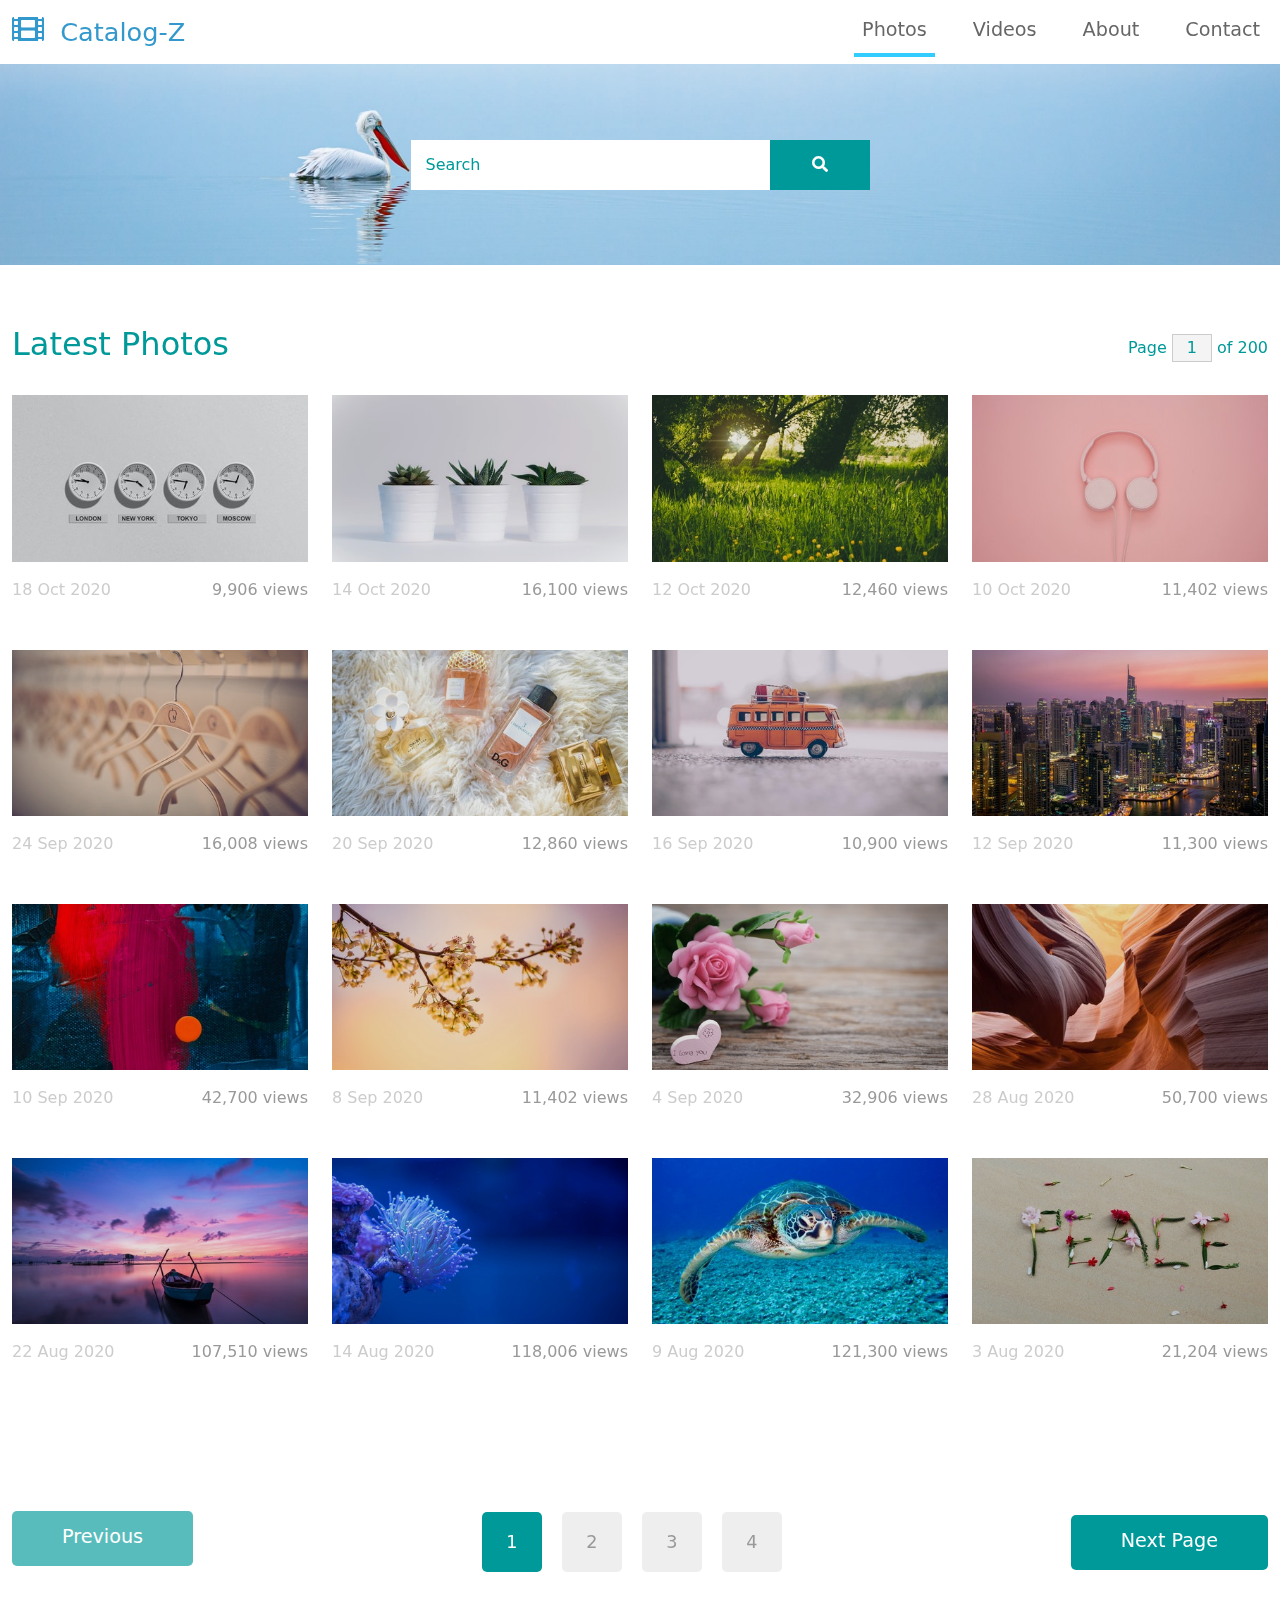
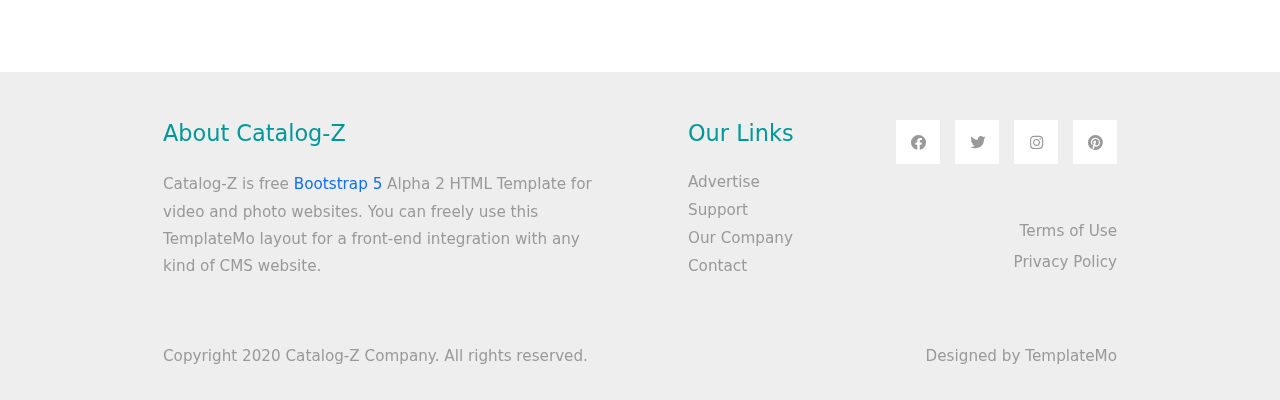
==== templatemo_556_catalog_z/index.html @ 0f0f0df7 "Site baixado" ====
<!DOCTYPE html>
<html lang="en">
<head>
    <meta charset="UTF-8">
    <meta name="viewport" content="width=device-width, initial-scale=1.0">
    <title>Catalog-Z Bootstrap 5.0 HTML Template</title>
    <link rel="stylesheet" href="css/bootstrap.min.css">
    <link rel="stylesheet" href="fontawesome/css/all.min.css">
    <link rel="stylesheet" href="css/templatemo-style.css">
<!--
    
TemplateMo 556 Catalog-Z

https://templatemo.com/tm-556-catalog-z

-->
</head>
<body>
    <!-- Page Loader -->
    <div id="loader-wrapper">
        <div id="loader"></div>

        <div class="loader-section section-left"></div>
        <div class="loader-section section-right"></div>

    </div>
    <nav class="navbar navbar-expand-lg">
        <div class="container-fluid">
            <a class="navbar-brand" href="#">
                <i class="fas fa-film mr-2"></i>
                Catalog-Z
            </a>
            <button class="navbar-toggler" type="button" data-toggle="collapse" data-target="#navbarSupportedContent" aria-controls="navbarSupportedContent" aria-expanded="false" aria-label="Toggle navigation">
                <i class="fas fa-bars"></i>
            </button>
            <div class="collapse navbar-collapse" id="navbarSupportedContent">
            <ul class="navbar-nav ml-auto mb-2 mb-lg-0">
                <li class="nav-item">
                    <a class="nav-link nav-link-1 active" aria-current="page" href="index.html">Photos</a>
                </li>
                <li class="nav-item">
                    <a class="nav-link nav-link-2" href="videos.html">Videos</a>
                </li>
                <li class="nav-item">
                    <a class="nav-link nav-link-3" href="about.html">About</a>
                </li>
                <li class="nav-item">
                    <a class="nav-link nav-link-4" href="contact.html">Contact</a>
                </li>
            </ul>
            </div>
        </div>
    </nav>

    <div class="tm-hero d-flex justify-content-center align-items-center" data-parallax="scroll" data-image-src="img/hero.jpg">
        <form class="d-flex tm-search-form">
            <input class="form-control tm-search-input" type="search" placeholder="Search" aria-label="Search">
            <button class="btn btn-outline-success tm-search-btn" type="submit">
                <i class="fas fa-search"></i>
            </button>
        </form>
    </div>

    <div class="container-fluid tm-container-content tm-mt-60">
        <div class="row mb-4">
            <h2 class="col-6 tm-text-primary">
                Latest Photos
            </h2>
            <div class="col-6 d-flex justify-content-end align-items-center">
                <form action="" class="tm-text-primary">
                    Page <input type="text" value="1" size="1" class="tm-input-paging tm-text-primary"> of 200
                </form>
            </div>
        </div>
        <div class="row tm-mb-90 tm-gallery">
        	<div class="col-xl-3 col-lg-4 col-md-6 col-sm-6 col-12 mb-5">
                <figure class="effect-ming tm-video-item">
                    <img src="img/img-03.jpg" alt="Image" class="img-fluid">
                    <figcaption class="d-flex align-items-center justify-content-center">
                        <h2>Clocks</h2>
                        <a href="photo-detail.html">View more</a>
                    </figcaption>                    
                </figure>
                <div class="d-flex justify-content-between tm-text-gray">
                    <span class="tm-text-gray-light">18 Oct 2020</span>
                    <span>9,906 views</span>
                </div>
            </div>
            <div class="col-xl-3 col-lg-4 col-md-6 col-sm-6 col-12 mb-5">
                <figure class="effect-ming tm-video-item">
                    <img src="img/img-04.jpg" alt="Image" class="img-fluid">
                    <figcaption class="d-flex align-items-center justify-content-center">
                        <h2>Plants</h2>
                        <a href="photo-detail.html">View more</a>
                    </figcaption>                    
                </figure>
                <div class="d-flex justify-content-between tm-text-gray">
                    <span class="tm-text-gray-light">14 Oct 2020</span>
                    <span>16,100 views</span>
                </div>
            </div>
            <div class="col-xl-3 col-lg-4 col-md-6 col-sm-6 col-12 mb-5">
                <figure class="effect-ming tm-video-item">
                    <img src="img/img-05.jpg" alt="Image" class="img-fluid">
                    <figcaption class="d-flex align-items-center justify-content-center">
                        <h2>Morning</h2>
                        <a href="photo-detail.html">View more</a>
                    </figcaption>                    
                </figure>
                <div class="d-flex justify-content-between tm-text-gray">
                    <span class="tm-text-gray-light">12 Oct 2020</span>
                    <span>12,460 views</span>
                </div>
            </div>
            <div class="col-xl-3 col-lg-4 col-md-6 col-sm-6 col-12 mb-5">
                <figure class="effect-ming tm-video-item">
                    <img src="img/img-06.jpg" alt="Image" class="img-fluid">
                    <figcaption class="d-flex align-items-center justify-content-center">
                        <h2>Pinky</h2>
                        <a href="photo-detail.html">View more</a>
                    </figcaption>                    
                </figure>
                <div class="d-flex justify-content-between tm-text-gray">
                    <span class="tm-text-gray-light">10 Oct 2020</span>
                    <span>11,402 views</span>
                </div>
            </div>
            
            <div class="col-xl-3 col-lg-4 col-md-6 col-sm-6 col-12 mb-5">
                <figure class="effect-ming tm-video-item">
                    <img src="img/img-01.jpg" alt="Image" class="img-fluid">
                    <figcaption class="d-flex align-items-center justify-content-center">
                        <h2>Hangers</h2>
                        <a href="photo-detail.html">View more</a>
                    </figcaption>                    
                </figure>
                <div class="d-flex justify-content-between tm-text-gray">
                    <span class="tm-text-gray-light">24 Sep 2020</span>
                    <span>16,008 views</span>
                </div>
            </div>
            <div class="col-xl-3 col-lg-4 col-md-6 col-sm-6 col-12 mb-5">
                <figure class="effect-ming tm-video-item">
                    <img src="img/img-02.jpg" alt="Image" class="img-fluid">
                    <figcaption class="d-flex align-items-center justify-content-center">
                        <h2>Perfumes</h2>
                        <a href="photo-detail.html">View more</a>
                    </figcaption>                    
                </figure>
                <div class="d-flex justify-content-between tm-text-gray">
                    <span class="tm-text-gray-light">20 Sep 2020</span>
                    <span>12,860 views</span>
                </div>
            </div>
            <div class="col-xl-3 col-lg-4 col-md-6 col-sm-6 col-12 mb-5">
                <figure class="effect-ming tm-video-item">
                    <img src="img/img-07.jpg" alt="Image" class="img-fluid">
                    <figcaption class="d-flex align-items-center justify-content-center">
                        <h2>Bus</h2>
                        <a href="photo-detail.html">View more</a>
                    </figcaption>                    
                </figure>
                <div class="d-flex justify-content-between tm-text-gray">
                    <span class="tm-text-gray-light">16 Sep 2020</span>
                    <span>10,900 views</span>
                </div>
            </div>
            <div class="col-xl-3 col-lg-4 col-md-6 col-sm-6 col-12 mb-5">
                <figure class="effect-ming tm-video-item">
                    <img src="img/img-08.jpg" alt="Image" class="img-fluid">
                    <figcaption class="d-flex align-items-center justify-content-center">
                        <h2>New York</h2>
                        <a href="photo-detail.html">View more</a>
                    </figcaption>                    
                </figure>
                <div class="d-flex justify-content-between tm-text-gray">
                    <span class="tm-text-gray-light">12 Sep 2020</span>
                    <span>11,300 views</span>
                </div>
            </div>
            <div class="col-xl-3 col-lg-4 col-md-6 col-sm-6 col-12 mb-5">
                <figure class="effect-ming tm-video-item">
                    <img src="img/img-09.jpg" alt="Image" class="img-fluid">
                    <figcaption class="d-flex align-items-center justify-content-center">
                        <h2>Abstract</h2>
                        <a href="photo-detail.html">View more</a>
                    </figcaption>                    
                </figure>
                <div class="d-flex justify-content-between tm-text-gray">
                    <span class="tm-text-gray-light">10 Sep 2020</span>
                    <span>42,700 views</span>
                </div>
            </div>
            <div class="col-xl-3 col-lg-4 col-md-6 col-sm-6 col-12 mb-5">
                <figure class="effect-ming tm-video-item">
                    <img src="img/img-10.jpg" alt="Image" class="img-fluid">
                    <figcaption class="d-flex align-items-center justify-content-center">
                        <h2>Flowers</h2>
                        <a href="photo-detail.html">View more</a>
                    </figcaption>                    
                </figure>
                <div class="d-flex justify-content-between tm-text-gray">
                    <span class="tm-text-gray-light">8 Sep 2020</span>
                    <span>11,402 views</span>
                </div>
            </div>
            <div class="col-xl-3 col-lg-4 col-md-6 col-sm-6 col-12 mb-5">
                <figure class="effect-ming tm-video-item">
                    <img src="img/img-11.jpg" alt="Image" class="img-fluid">
                    <figcaption class="d-flex align-items-center justify-content-center">
                        <h2>Rosy</h2>
                        <a href="photo-detail.html">View more</a>
                    </figcaption>                    
                </figure>
                <div class="d-flex justify-content-between tm-text-gray">
                    <span class="tm-text-gray-light">4 Sep 2020</span>
                    <span>32,906 views</span>
                </div>
            </div>
            <div class="col-xl-3 col-lg-4 col-md-6 col-sm-6 col-12 mb-5">
                <figure class="effect-ming tm-video-item">
                    <img src="img/img-12.jpg" alt="Image" class="img-fluid">
                    <figcaption class="d-flex align-items-center justify-content-center">
                        <h2>Rocki</h2>
                        <a href="photo-detail.html">View more</a>
                    </figcaption>                    
                </figure>
                <div class="d-flex justify-content-between tm-text-gray">
                    <span class="tm-text-gray-light">28 Aug 2020</span>
                    <span>50,700 views</span>
                </div>
            </div>
            <div class="col-xl-3 col-lg-4 col-md-6 col-sm-6 col-12 mb-5">
                <figure class="effect-ming tm-video-item">
                    <img src="img/img-13.jpg" alt="Image" class="img-fluid">
                    <figcaption class="d-flex align-items-center justify-content-center">
                        <h2>Purple</h2>
                        <a href="photo-detail.html">View more</a>
                    </figcaption>                    
                </figure>
                <div class="d-flex justify-content-between tm-text-gray">
                    <span class="tm-text-gray-light">22 Aug 2020</span>
                    <span>107,510 views</span>
                </div>
            </div>
            <div class="col-xl-3 col-lg-4 col-md-6 col-sm-6 col-12 mb-5">
                <figure class="effect-ming tm-video-item">
                    <img src="img/img-14.jpg" alt="Image" class="img-fluid">
                    <figcaption class="d-flex align-items-center justify-content-center">
                        <h2>Sea</h2>
                        <a href="photo-detail.html">View more</a>
                    </figcaption>                    
                </figure>
                <div class="d-flex justify-content-between tm-text-gray">
                    <span class="tm-text-gray-light">14 Aug 2020</span>
                    <span>118,006 views</span>
                </div>
            </div>
            <div class="col-xl-3 col-lg-4 col-md-6 col-sm-6 col-12 mb-5">
                <figure class="effect-ming tm-video-item">
                    <img src="img/img-15.jpg" alt="Image" class="img-fluid">
                    <figcaption class="d-flex align-items-center justify-content-center">
                        <h2>Turtle</h2>
                        <a href="photo-detail.html">View more</a>
                    </figcaption>                    
                </figure>
                <div class="d-flex justify-content-between tm-text-gray">
                    <span class="tm-text-gray-light">9 Aug 2020</span>
                    <span>121,300 views</span>
                </div>
            </div>
            <div class="col-xl-3 col-lg-4 col-md-6 col-sm-6 col-12 mb-5">
                <figure class="effect-ming tm-video-item">
                    <img src="img/img-16.jpg" alt="Image" class="img-fluid">
                    <figcaption class="d-flex align-items-center justify-content-center">
                        <h2>Peace</h2>
                        <a href="photo-detail.html">View more</a>
                    </figcaption>                    
                </figure>
                <div class="d-flex justify-content-between tm-text-gray">
                    <span class="tm-text-gray-light">3 Aug 2020</span>
                    <span>21,204 views</span>
                </div>
            </div>         
        </div> <!-- row -->
        <div class="row tm-mb-90">
            <div class="col-12 d-flex justify-content-between align-items-center tm-paging-col">
                <a href="javascript:void(0);" class="btn btn-primary tm-btn-prev mb-2 disabled">Previous</a>
                <div class="tm-paging d-flex">
                    <a href="javascript:void(0);" class="active tm-paging-link">1</a>
                    <a href="javascript:void(0);" class="tm-paging-link">2</a>
                    <a href="javascript:void(0);" class="tm-paging-link">3</a>
                    <a href="javascript:void(0);" class="tm-paging-link">4</a>
                </div>
                <a href="javascript:void(0);" class="btn btn-primary tm-btn-next">Next Page</a>
            </div>            
        </div>
    </div> <!-- container-fluid, tm-container-content -->

    <footer class="tm-bg-gray pt-5 pb-3 tm-text-gray tm-footer">
        <div class="container-fluid tm-container-small">
            <div class="row">
                <div class="col-lg-6 col-md-12 col-12 px-5 mb-5">
                    <h3 class="tm-text-primary mb-4 tm-footer-title">About Catalog-Z</h3>
                    <p>Catalog-Z is free <a rel="sponsored" href="https://v5.getbootstrap.com/">Bootstrap 5</a> Alpha 2 HTML Template for video and photo websites. You can freely use this TemplateMo layout for a front-end integration with any kind of CMS website.</p>
                </div>
                <div class="col-lg-3 col-md-6 col-sm-6 col-12 px-5 mb-5">
                    <h3 class="tm-text-primary mb-4 tm-footer-title">Our Links</h3>
                    <ul class="tm-footer-links pl-0">
                        <li><a href="#">Advertise</a></li>
                        <li><a href="#">Support</a></li>
                        <li><a href="#">Our Company</a></li>
                        <li><a href="#">Contact</a></li>
                    </ul>
                </div>
                <div class="col-lg-3 col-md-6 col-sm-6 col-12 px-5 mb-5">
                    <ul class="tm-social-links d-flex justify-content-end pl-0 mb-5">
                        <li class="mb-2"><a href="https://facebook.com"><i class="fab fa-facebook"></i></a></li>
                        <li class="mb-2"><a href="https://twitter.com"><i class="fab fa-twitter"></i></a></li>
                        <li class="mb-2"><a href="https://instagram.com"><i class="fab fa-instagram"></i></a></li>
                        <li class="mb-2"><a href="https://pinterest.com"><i class="fab fa-pinterest"></i></a></li>
                    </ul>
                    <a href="#" class="tm-text-gray text-right d-block mb-2">Terms of Use</a>
                    <a href="#" class="tm-text-gray text-right d-block">Privacy Policy</a>
                </div>
            </div>
            <div class="row">
                <div class="col-lg-8 col-md-7 col-12 px-5 mb-3">
                    Copyright 2020 Catalog-Z Company. All rights reserved.
                </div>
                <div class="col-lg-4 col-md-5 col-12 px-5 text-right">
                    Designed by <a href="https://templatemo.com" class="tm-text-gray" rel="sponsored" target="_parent">TemplateMo</a>
                </div>
            </div>
        </div>
    </footer>
    
    <script src="js/plugins.js"></script>
    <script>
        $(window).on("load", function() {
            $('body').addClass('loaded');
        });
    </script>
</body>
</html>
---- templatemo_556_catalog_z/css/templatemo-style.css ----
/*
    
TemplateMo 556 Catalog-Z

https://templatemo.com/tm-556-catalog-z

*/

#loader-wrapper {
    position: fixed;
    top: 0;
    left: 0;
    width: 100%;
    height: 100%;
    z-index: 1001;
}
#loader {
    display: block;
    position: relative;
    left: 50%;
    top: 50%;
    width: 150px;
    height: 150px;
    margin: -75px 0 0 -75px;
    border-radius: 50%;
    border: 3px solid transparent;
    border-top-color: #3498db;

    -webkit-animation: spin 2s linear infinite; /* Chrome, Opera 15+, Safari 5+ */
    animation: spin 2s linear infinite; /* Chrome, Firefox 16+, IE 10+, Opera */

    z-index: 1002;
}

    #loader:before {
        content: "";
        position: absolute;
        top: 5px;
        left: 5px;
        right: 5px;
        bottom: 5px;
        border-radius: 50%;
        border: 3px solid transparent;
        border-top-color: #e74c3c;

        -webkit-animation: spin 3s linear infinite; /* Chrome, Opera 15+, Safari 5+ */
        animation: spin 3s linear infinite; /* Chrome, Firefox 16+, IE 10+, Opera */
    }

    #loader:after {
        content: "";
        position: absolute;
        top: 15px;
        left: 15px;
        right: 15px;
        bottom: 15px;
        border-radius: 50%;
        border: 3px solid transparent;
        border-top-color: #f9c922;

        -webkit-animation: spin 1.5s linear infinite; /* Chrome, Opera 15+, Safari 5+ */
          animation: spin 1.5s linear infinite; /* Chrome, Firefox 16+, IE 10+, Opera */
    }

    @-webkit-keyframes spin {
        0%   { 
            -webkit-transform: rotate(0deg);  /* Chrome, Opera 15+, Safari 3.1+ */
            -ms-transform: rotate(0deg);  /* IE 9 */
            transform: rotate(0deg);  /* Firefox 16+, IE 10+, Opera */
        }
        100% {
            -webkit-transform: rotate(360deg);  /* Chrome, Opera 15+, Safari 3.1+ */
            -ms-transform: rotate(360deg);  /* IE 9 */
            transform: rotate(360deg);  /* Firefox 16+, IE 10+, Opera */
        }
    }
    @keyframes spin {
        0%   { 
            -webkit-transform: rotate(0deg);  /* Chrome, Opera 15+, Safari 3.1+ */
            -ms-transform: rotate(0deg);  /* IE 9 */
            transform: rotate(0deg);  /* Firefox 16+, IE 10+, Opera */
        }
        100% {
            -webkit-transform: rotate(360deg);  /* Chrome, Opera 15+, Safari 3.1+ */
            -ms-transform: rotate(360deg);  /* IE 9 */
            transform: rotate(360deg);  /* Firefox 16+, IE 10+, Opera */
        }
    }

    #loader-wrapper .loader-section {
        position: fixed;
        top: 0;
        width: 51%;
        height: 100%;
        background: #222222;
        z-index: 1001;
        -webkit-transform: translateX(0);  /* Chrome, Opera 15+, Safari 3.1+ */
        -ms-transform: translateX(0);  /* IE 9 */
        transform: translateX(0);  /* Firefox 16+, IE 10+, Opera */
    }

    #loader-wrapper .loader-section.section-left {
        left: 0;
    }

    #loader-wrapper .loader-section.section-right {
        right: 0;
    }

    /* Loaded */
    .loaded #loader-wrapper .loader-section.section-left {
        -webkit-transform: translateX(-100%);  /* Chrome, Opera 15+, Safari 3.1+ */
            -ms-transform: translateX(-100%);  /* IE 9 */
                transform: translateX(-100%);  /* Firefox 16+, IE 10+, Opera */

        -webkit-transition: all 0.7s 0.3s cubic-bezier(0.645, 0.045, 0.355, 1.000);  
                transition: all 0.7s 0.3s cubic-bezier(0.645, 0.045, 0.355, 1.000);
    }

    .loaded #loader-wrapper .loader-section.section-right {
        -webkit-transform: translateX(100%);  /* Chrome, Opera 15+, Safari 3.1+ */
            -ms-transform: translateX(100%);  /* IE 9 */
                transform: translateX(100%);  /* Firefox 16+, IE 10+, Opera */

-webkit-transition: all 0.7s 0.3s cubic-bezier(0.645, 0.045, 0.355, 1.000);  
        transition: all 0.7s 0.3s cubic-bezier(0.645, 0.045, 0.355, 1.000);
    }
    
    .loaded #loader {
        opacity: 0;
        -webkit-transition: all 0.3s ease-out;  
                transition: all 0.3s ease-out;
    }
    .loaded #loader-wrapper {
        visibility: hidden;

        -webkit-transform: translateY(-100%);  /* Chrome, Opera 15+, Safari 3.1+ */
            -ms-transform: translateY(-100%);  /* IE 9 */
                transform: translateY(-100%);  /* Firefox 16+, IE 10+, Opera */

        -webkit-transition: all 0.3s 1s ease-out;  
                transition: all 0.3s 1s ease-out;
    }

p { line-height: 1.8; }

a { 
    text-decoration: none;
    transition: all 0.3s ease; 
}
a:hover { color:#009999; }
.container-fluid { max-width: 1770px; }
.tm-container-small { max-width: 1050px; }
.btn { border-radius: 0; }
.btn-primary {
    background-color: #009999;
    border: 0;
    border-radius: 5px;
    padding: 12px 50px 14px;
    font-size: 1.2rem;
}

.btn-primary:hover,
.btn-primary:focus {
    background-color:#086969;
}

.btn-primary.disabled, 
.btn-primary:disabled {
    background-color: #009999;
    pointer-events: all;
    cursor: not-allowed;
}

.form-control {
	padding: 10px 20px;
	width: 100%;
	height: auto;
}

.form-group { margin-bottom: 25px; }
.tm-btn-big { padding: 12px 90px 14px; }

.navbar-toggler:focus { box-shadow: none; }
.navbar-brand {
    color: #3399CC;
    font-size: 1.6rem;
}

.navbar-brand i { font-size: 2rem; }

.tm-hero {
    min-height: 200px;
    background: transparent;
}

.tm-mt-60 { margin-top: 60px; }
.tm-mb-50 { margin-bottom: 50px; }
.tm-mb-74 { margin-bottom: 74px; }
.tm-mb-90 { margin-bottom: 90px; }
.tm-text-primary { color: #009999; }
.tm-text-secondary { color: #CC6699; }
a.tm-text-primary:hover { color:#666666; }
.tm-bg-gray { background-color: #EEEEEE; }
.tm-input-paging {
    width: 40px;
    border-radius: 0;
    border: 1px solid #CCCCCC;
    background: #f4f4f4;
    text-align: center;
}

.nav-item { margin-right: 30px; }
.nav-item:last-child { margin-right: 0; }

.nav-link {
    color: #666666;
    border-bottom: 4px solid transparent;
    font-size: 1.2rem;
}

.nav-link-1.active,
.nav-link-1:hover {
    border-color: #33CCFF;
}

.nav-link-2.active,
.nav-link-2:hover {
    border-color: #FF6666;
}

.nav-link-3.active,
.nav-link-3:hover {
    border-color: #33CC66;
}

.nav-link-4.active,
.nav-link-4:hover {
    border-color: #CC66CC;
}

.tm-search-input {
    width: 360px;
    border-radius: 0;
    padding: 12px 15px;
    color: #009999;
    border: none;
}

.tm-search-input:focus {
    border-color: #009999;
    box-shadow: 0 0 0 0.25rem rgb(0 153 153 / 0.25);
}

.tm-search-input::placeholder { /* Chrome, Firefox, Opera, Safari 10.1+ */
    color: #009999;
    opacity: 1; /* Firefox */
}
  
.tm-search-input::-ms-input-placeholder { /* Microsoft Edge */
    color: #009999;
}

.tm-search-btn {
    color: white;
    background-color: #009999;
    border: none;
    width: 100px;
    height: 50px;
    margin-left: -1px;
}

p, .tm-text-gray { color: #999; }
.tm-text-gray-light { color: #CCC; }
.tm-text-gray-dark { color: #666; }

.tm-video-item {
    position: relative;
    overflow: hidden;
    text-align: center;
    cursor: pointer;
}

.tm-video-item img {
    position: relative;
    display: block;
    min-height: 100%;
    max-width: 100%;
    opacity: 0.8;
}

.tm-video-item figcaption {
    padding: 2em;
    color: #fff;
    text-transform: uppercase;
    font-size: 1.25em;
    -webkit-backface-visibility: hidden;
	backface-visibility: hidden;
}

.tm-video-item figcaption::before,
.tm-video-item figcaption::after {
    pointer-events: none;
}

.tm-video-item figcaption,
.tm-video-item figcaption > a {
    position: absolute;
    top: 0;
    left: 0;
    width: 100%;
    height: 100%;
}

.tm-video-item figcaption > a {
	z-index: 1000;
	text-indent: 200%;
	white-space: nowrap;
	font-size: 0;
	opacity: 0;
}

.tm-video-item h2 {
    word-spacing: -0.15em;
    font-weight: 300;
}

.tm-video-item h2,
.tm-video-item p {
    margin: 0;
}

.tm-video-item p {
    letter-spacing: 1px;
    font-size: 68.5%;
}

.tm-gallery div.d-block { animation: show .5s ease; }

@keyframes show {
    0% {
    	opacity: 0;
    	transform: scale(0.9);
    }
    100% {
    	opacity: 1;
    	transform: scale(1);
    }
}

.tm-paging-link {
    display: flex;
    justify-content: center;
    align-items: center;
    width: 60px;
    height: 60px;
    font-size: 1.1rem;
    color: #999;
    background-color: #EEEEEE;
    margin: 10px;
    border-radius: 5px;
    text-decoration: none;
    transition: all 0.3s ease;
}

.tm-paging-link:hover,
.tm-paging-link.active {
    background-color: #009999;
    color: #fff; 
}

/*---------------*/
/***** Ming *****/
/*---------------*/

figure.effect-ming {
	background: #030c17;
}

figure.effect-ming img {
	opacity: 0.9;
	-webkit-transition: opacity 0.35s;
	transition: opacity 0.35s;
}

figure.effect-ming figcaption::before {
	position: absolute;
	top: 30px;
	right: 30px;
	bottom: 30px;
	left: 30px;
	border: 2px solid #fff;
	box-shadow: 0 0 0 30px rgba(255,255,255,0.2);
	content: '';
	opacity: 0;
	-webkit-transition: opacity 0.35s, -webkit-transform 0.35s;
	transition: opacity 0.35s, transform 0.35s;
	-webkit-transform: scale3d(1.4,1.4,1);
	transform: scale3d(1.4,1.4,1);
}

figure.effect-ming h2 {
    font-size: 1.3em;
	opacity: 0;
	-webkit-transition: opacity 0.35s, -webkit-transform 0.35s;
	transition: opacity 0.35s, transform 0.35s;
	-webkit-transform: scale(1.5);
	transform: scale(1.5);
}

figure.effect-ming:hover figcaption::before,
figure.effect-ming:hover h2 {
	opacity: 1;
	-webkit-transform: scale3d(1,1,1);
	transform: scale3d(1,1,1);
}

figure.effect-ming:hover figcaption { background-color: rgba(58,52,42,0); }
figure.effect-ming:hover img { opacity: 0.4; }

.tm-footer-links li {
    list-style: none;
    margin-bottom: 5px;    
}

.tm-footer-links li a { color: #999999; }
.tm-footer-links li a:hover { color: #009999; }

.tm-social-links li {
    list-style: none;
    margin-right: 15px;
}

.tm-social-links li:last-child { margin-right: 0; }

.tm-social-links li a  {
    color: #999999;
    width: 44px;
    height: 44px;
    display: flex;
    background-color: #fff;
    align-items: center;
    justify-content: center;
}

.tm-social-links li a:hover {
    color: #fff;
    background-color: #009999;
}

.tm-footer { font-size: 0.95rem; }
.tm-footer-title { font-size: 1.4rem; }

/* Videos */
#tm-video-container {
    max-height: 400px;
    overflow: hidden;
    background-color: #333;
    margin-bottom: 90px;
    position: relative;
}

#tm-video {
    display: block;
    width: 100%;
    height: auto;
}

#tm-video-control-button {
    position: absolute;
    bottom: 20px;
    right: 20px;
    z-index: 1000;
    color: #e1e1e1;
}

.tm-video-details {
    height: 100%;
    padding: 40px;
}

/* About */
.tm-row-1640 { max-width: 1640px; }
.tm-about-2-col { max-width: 716px; }
.tm-about-3-col { max-width: 540px; }

.tm-about-2-col,
.tm-about-3-col {
    margin-bottom: 50px;
}

.tm-about-icon-container {
    width: 150px;
    height: 150px;
    border: 1px solid #009999;
    display: flex;
    align-items: center;
    justify-content: center;
}

.tm-about-img-text { max-width: 940px; }

/* Contact */
select.form-control { border-radius: 0; }
select.form-control option { height: 30px; }

select:not([multiple]) {
    -webkit-appearance: none;
    -moz-appearance: none;
    background-position: right 15px center;
    background-repeat: no-repeat;
    background-image: url(../img/select-arrow.png);
    padding: 14px 20px;
    padding-right: 20px;
    color: #666;
}

.mapouter{
    position:relative;
    height:480px;
    width:100%;
    max-width: 480px;
}

.gmap-canvas {
    overflow:hidden;
    background:none!important;
    height:480px;
    width:100%;
}

.tm-contact-form { max-width: 420px; }
.tm-address-col { max-width: 520px; }
.tm-contacts { padding-left: 0; }

.tm-contacts li {
    list-style: none;
    margin-bottom: 20px;
}

.tm-contacts li a i { width: 30px; }
.tm-social { display: flex; }

.tm-social li {
    list-style: none;
    margin-bottom: 20px;
    margin-right: 15px;
}

.tm-social li a i {
    width: 40px;
    height: 40px;
    color: #666666;
    background-color: #EEEEEE;
    display: flex;
    align-items: center;
    justify-content: center;
    transition: all 0.3s ease;
}

.tm-social li a:hover i {
    color: #fff;
    background-color: #009999;
}

.form-control,
input:-internal-autofill-selected,
select:not([multiple]) {
    color: #009999 !important;
}

.form-control::placeholder { /* Chrome, Firefox, Opera, Safari 10.1+ */
    color:  #009999;
    opacity: 1; /* Firefox */
}

@media (max-width: 991px) {
    .navbar-collapse {
        position: fixed;
        top: 50px;
        right: 0px;
        background: white;
        width: 150px;
        padding: 15px;
    }

    .tm-container-content { max-width: 870px; }
    .tm-contact-form, .tm-address-col, .mapouter { max-width: 100%; }
    .tm-people-row { max-width: 900px; }
}

@media (max-width: 767px) {
    .tm-paging-col { flex-direction: column; }
    .tm-paging { flex-wrap: wrap; }
    .tm-about-img-text { max-width: 640px; }
    .tm-about-2-col, .tm-about-3-col { margin-bottom: 50px; }
}

@media (max-width: 575px) {
    .tm-container-content { max-width: 420px; }

    .tm-search-form {
        padding-left: 15px;
        padding-right: 15px;
        width: 100%;
        justify-content: center;
    }

    .tm-search-input {
        width: 100%;
        max-width: 360px;
    }

    .tm-people-row { max-width: 420px; }
}

@media (max-width: 400px) {
    .tm-btn-big { padding: 12px 50px 14px; }
}

@media (max-width: 334px) {
    .tm-social-links {
        flex-wrap: wrap;
        justify-content: start !important;
    }

    .tm-social-links li { margin-right: 3px; }
}
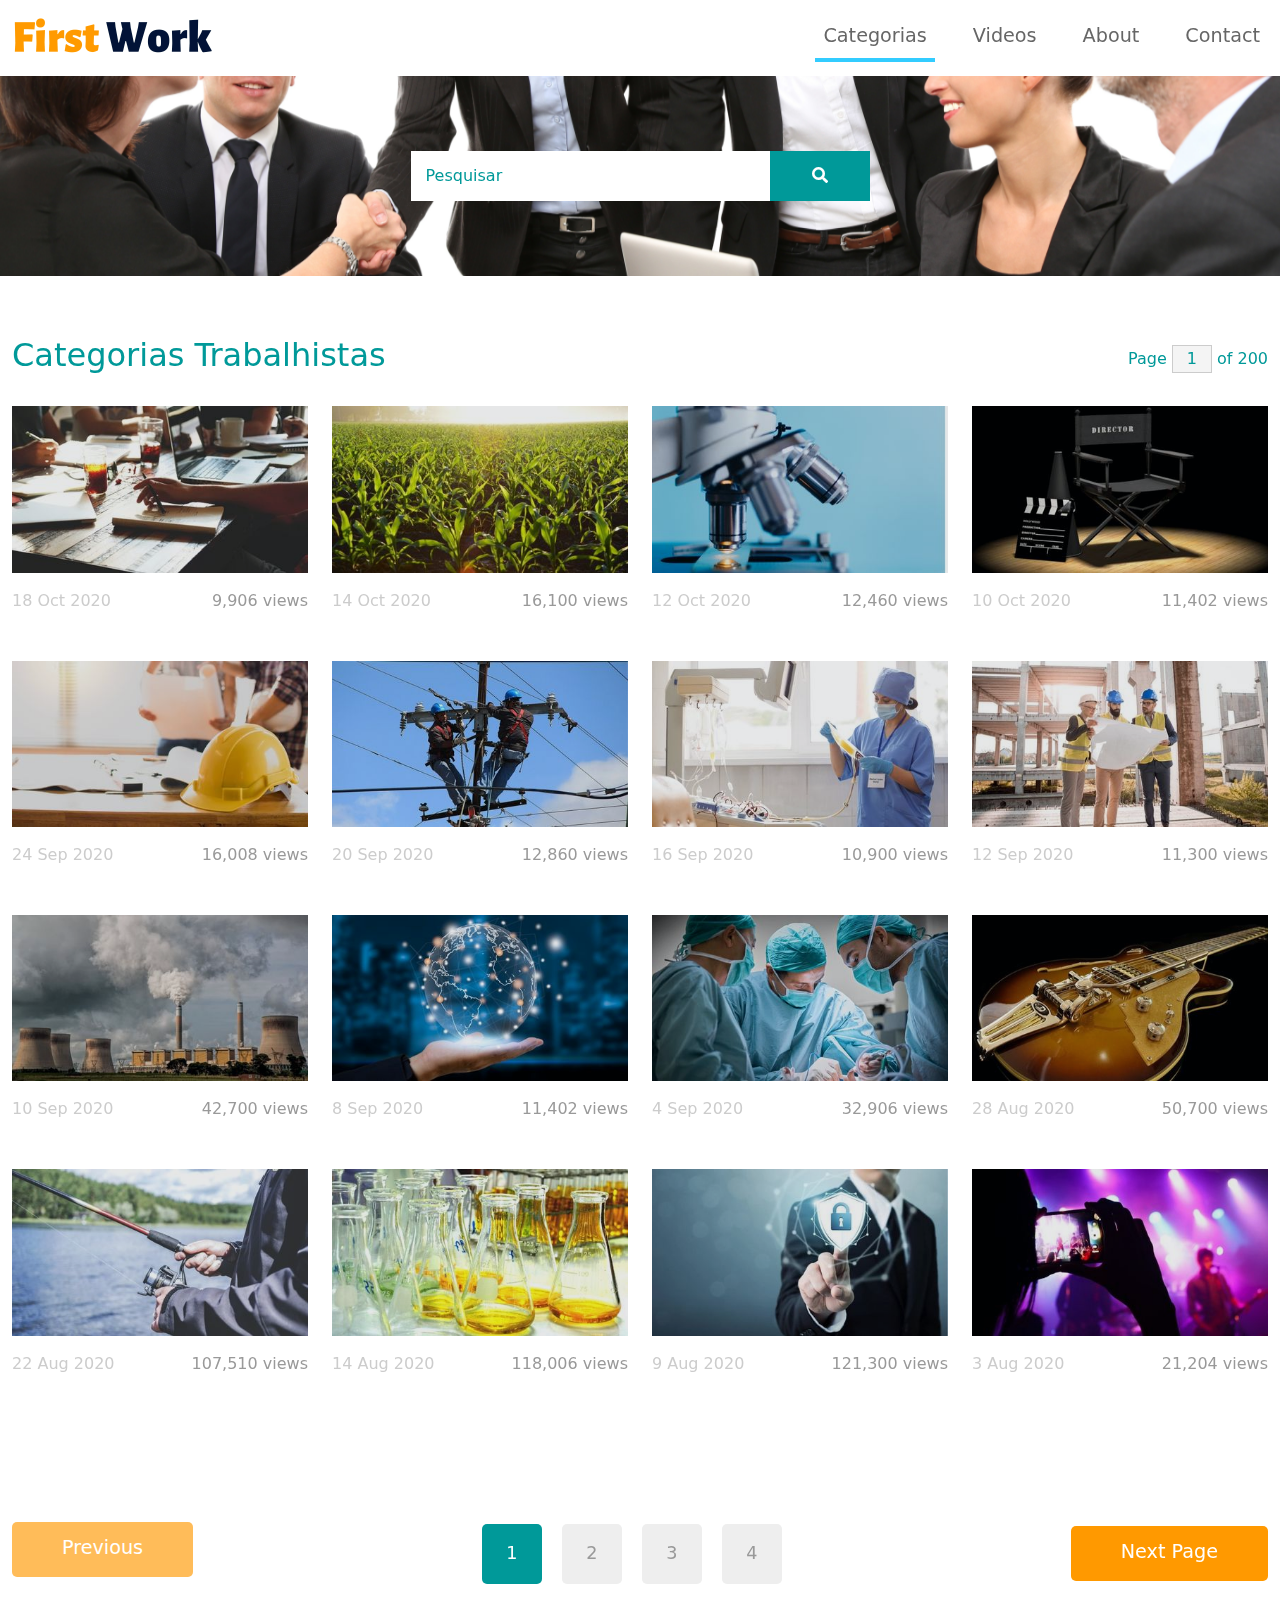
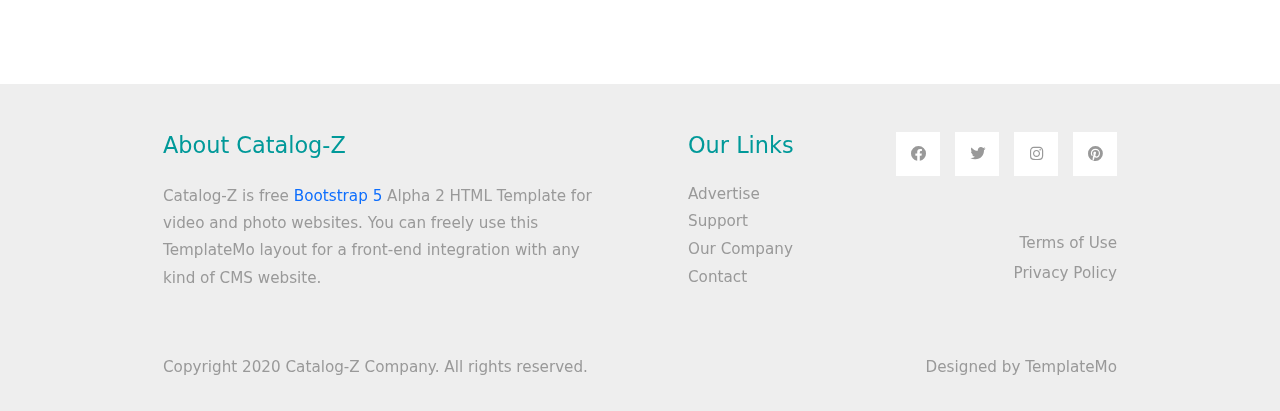
==== commit 37ef1e29: "layout" ====
--- a/templatemo_556_catalog_z/index.html
+++ b/templatemo_556_catalog_z/index.html
@@ -17,18 +17,17 @@
 </head>
 <body>
     <!-- Page Loader -->
-    <div id="loader-wrapper">
+    <!--<div id="loader-wrapper">
         <div id="loader"></div>
 
         <div class="loader-section section-left"></div>
         <div class="loader-section section-right"></div>
 
-    </div>
+    </div>-->
     <nav class="navbar navbar-expand-lg">
         <div class="container-fluid">
             <a class="navbar-brand" href="#">
-                <i class="fas fa-film mr-2"></i>
-                Catalog-Z
+                <img src="./img/logotipo.png" width="200px" alt="">
             </a>
             <button class="navbar-toggler" type="button" data-toggle="collapse" data-target="#navbarSupportedContent" aria-controls="navbarSupportedContent" aria-expanded="false" aria-label="Toggle navigation">
                 <i class="fas fa-bars"></i>
@@ -36,7 +35,7 @@
             <div class="collapse navbar-collapse" id="navbarSupportedContent">
             <ul class="navbar-nav ml-auto mb-2 mb-lg-0">
                 <li class="nav-item">
-                    <a class="nav-link nav-link-1 active" aria-current="page" href="index.html">Photos</a>
+                    <a class="nav-link nav-link-1 active" aria-current="page" href="index.html">Categorias</a>
                 </li>
                 <li class="nav-item">
                     <a class="nav-link nav-link-2" href="videos.html">Videos</a>
@@ -54,7 +53,7 @@
 
     <div class="tm-hero d-flex justify-content-center align-items-center" data-parallax="scroll" data-image-src="img/hero.jpg">
         <form class="d-flex tm-search-form">
-            <input class="form-control tm-search-input" type="search" placeholder="Search" aria-label="Search">
+            <input class="form-control tm-search-input" type="search" placeholder="Pesquisar" aria-label="Pesquisar">
             <button class="btn btn-outline-success tm-search-btn" type="submit">
                 <i class="fas fa-search"></i>
             </button>
@@ -64,7 +63,7 @@
     <div class="container-fluid tm-container-content tm-mt-60">
         <div class="row mb-4">
             <h2 class="col-6 tm-text-primary">
-                Latest Photos
+                Categorias Trabalhistas
             </h2>
             <div class="col-6 d-flex justify-content-end align-items-center">
                 <form action="" class="tm-text-primary">
@@ -75,10 +74,10 @@
         <div class="row tm-mb-90 tm-gallery">
         	<div class="col-xl-3 col-lg-4 col-md-6 col-sm-6 col-12 mb-5">
                 <figure class="effect-ming tm-video-item">
-                    <img src="img/img-03.jpg" alt="Image" class="img-fluid">
-                    <figcaption class="d-flex align-items-center justify-content-center">
-                        <h2>Clocks</h2>
-                        <a href="photo-detail.html">View more</a>
+                    <img src="img/administracao.jpg" alt="Image" class="img-fluid">
+                    <figcaption class="d-flex align-items-center justify-content-center">
+                        <h2>Administração</h2>
+                        <a href="photo-detail.html">Ver vaga</a>
                     </figcaption>                    
                 </figure>
                 <div class="d-flex justify-content-between tm-text-gray">
@@ -88,10 +87,10 @@
             </div>
             <div class="col-xl-3 col-lg-4 col-md-6 col-sm-6 col-12 mb-5">
                 <figure class="effect-ming tm-video-item">
-                    <img src="img/img-04.jpg" alt="Image" class="img-fluid">
-                    <figcaption class="d-flex align-items-center justify-content-center">
-                        <h2>Plants</h2>
-                        <a href="photo-detail.html">View more</a>
+                    <img src="img/agricultura.jpg" alt="Image" class="img-fluid">
+                    <figcaption class="d-flex align-items-center justify-content-center">
+                        <h2>agricultura</h2>
+                        <a href="photo-detail.html">Ver vaga</a>
                     </figcaption>                    
                 </figure>
                 <div class="d-flex justify-content-between tm-text-gray">
@@ -101,10 +100,10 @@
             </div>
             <div class="col-xl-3 col-lg-4 col-md-6 col-sm-6 col-12 mb-5">
                 <figure class="effect-ming tm-video-item">
-                    <img src="img/img-05.jpg" alt="Image" class="img-fluid">
-                    <figcaption class="d-flex align-items-center justify-content-center">
-                        <h2>Morning</h2>
-                        <a href="photo-detail.html">View more</a>
+                    <img src="img/biologia.jpg" alt="Image" class="img-fluid">
+                    <figcaption class="d-flex align-items-center justify-content-center">
+                        <h2>Biologia</h2>
+                        <a href="photo-detail.html">Ver vaga</a>
                     </figcaption>                    
                 </figure>
                 <div class="d-flex justify-content-between tm-text-gray">
@@ -112,12 +111,13 @@
                     <span>12,460 views</span>
                 </div>
             </div>
-            <div class="col-xl-3 col-lg-4 col-md-6 col-sm-6 col-12 mb-5">
-                <figure class="effect-ming tm-video-item">
-                    <img src="img/img-06.jpg" alt="Image" class="img-fluid">
-                    <figcaption class="d-flex align-items-center justify-content-center">
-                        <h2>Pinky</h2>
-                        <a href="photo-detail.html">View more</a>
+
+            <div class="col-xl-3 col-lg-4 col-md-6 col-sm-6 col-12 mb-5">
+                <figure class="effect-ming tm-video-item">
+                    <img src="img/cinema.jpg" alt="Image" class="img-fluid">
+                    <figcaption class="d-flex align-items-center justify-content-center">
+                        <h2>Cinema</h2>
+                        <a href="photo-detail.html">Ver mais</a>
                     </figcaption>                    
                 </figure>
                 <div class="d-flex justify-content-between tm-text-gray">
@@ -128,9 +128,9 @@
             
             <div class="col-xl-3 col-lg-4 col-md-6 col-sm-6 col-12 mb-5">
                 <figure class="effect-ming tm-video-item">
-                    <img src="img/img-01.jpg" alt="Image" class="img-fluid">
-                    <figcaption class="d-flex align-items-center justify-content-center">
-                        <h2>Hangers</h2>
+                    <img src="img/construcao-civil.jpg" alt="Image" class="img-fluid">
+                    <figcaption class="d-flex align-items-center justify-content-center">
+                        <h2>Construção civil</h2>
                         <a href="photo-detail.html">View more</a>
                     </figcaption>                    
                 </figure>
@@ -139,11 +139,12 @@
                     <span>16,008 views</span>
                 </div>
             </div>
-            <div class="col-xl-3 col-lg-4 col-md-6 col-sm-6 col-12 mb-5">
-                <figure class="effect-ming tm-video-item">
-                    <img src="img/img-02.jpg" alt="Image" class="img-fluid">
-                    <figcaption class="d-flex align-items-center justify-content-center">
-                        <h2>Perfumes</h2>
+
+            <div class="col-xl-3 col-lg-4 col-md-6 col-sm-6 col-12 mb-5">
+                <figure class="effect-ming tm-video-item">
+                    <img src="img/eletrica.jpg" alt="Image" class="img-fluid">
+                    <figcaption class="d-flex align-items-center justify-content-center">
+                        <h2>Elétrica</h2>
                         <a href="photo-detail.html">View more</a>
                     </figcaption>                    
                 </figure>
@@ -152,11 +153,12 @@
                     <span>12,860 views</span>
                 </div>
             </div>
-            <div class="col-xl-3 col-lg-4 col-md-6 col-sm-6 col-12 mb-5">
-                <figure class="effect-ming tm-video-item">
-                    <img src="img/img-07.jpg" alt="Image" class="img-fluid">
-                    <figcaption class="d-flex align-items-center justify-content-center">
-                        <h2>Bus</h2>
+
+            <div class="col-xl-3 col-lg-4 col-md-6 col-sm-6 col-12 mb-5">
+                <figure class="effect-ming tm-video-item">
+                    <img src="img/enfermagem.jpg" alt="Image" class="img-fluid">
+                    <figcaption class="d-flex align-items-center justify-content-center">
+                        <h2>Emfermagem</h2>
                         <a href="photo-detail.html">View more</a>
                     </figcaption>                    
                 </figure>
@@ -165,11 +167,12 @@
                     <span>10,900 views</span>
                 </div>
             </div>
-            <div class="col-xl-3 col-lg-4 col-md-6 col-sm-6 col-12 mb-5">
-                <figure class="effect-ming tm-video-item">
-                    <img src="img/img-08.jpg" alt="Image" class="img-fluid">
-                    <figcaption class="d-flex align-items-center justify-content-center">
-                        <h2>New York</h2>
+
+            <div class="col-xl-3 col-lg-4 col-md-6 col-sm-6 col-12 mb-5">
+                <figure class="effect-ming tm-video-item">
+                    <img src="img/Engenharia.jpg" alt="Image" class="img-fluid">
+                    <figcaption class="d-flex align-items-center justify-content-center">
+                        <h2>Engenharia</h2>
                         <a href="photo-detail.html">View more</a>
                     </figcaption>                    
                 </figure>
@@ -178,11 +181,12 @@
                     <span>11,300 views</span>
                 </div>
             </div>
-            <div class="col-xl-3 col-lg-4 col-md-6 col-sm-6 col-12 mb-5">
-                <figure class="effect-ming tm-video-item">
-                    <img src="img/img-09.jpg" alt="Image" class="img-fluid">
-                    <figcaption class="d-flex align-items-center justify-content-center">
-                        <h2>Abstract</h2>
+
+            <div class="col-xl-3 col-lg-4 col-md-6 col-sm-6 col-12 mb-5">
+                <figure class="effect-ming tm-video-item">
+                    <img src="img/Industria.jpg" alt="Image" class="img-fluid">
+                    <figcaption class="d-flex align-items-center justify-content-center">
+                        <h2>Industria</h2>
                         <a href="photo-detail.html">View more</a>
                     </figcaption>                    
                 </figure>
@@ -191,11 +195,12 @@
                     <span>42,700 views</span>
                 </div>
             </div>
-            <div class="col-xl-3 col-lg-4 col-md-6 col-sm-6 col-12 mb-5">
-                <figure class="effect-ming tm-video-item">
-                    <img src="img/img-10.jpg" alt="Image" class="img-fluid">
-                    <figcaption class="d-flex align-items-center justify-content-center">
-                        <h2>Flowers</h2>
+
+            <div class="col-xl-3 col-lg-4 col-md-6 col-sm-6 col-12 mb-5">
+                <figure class="effect-ming tm-video-item">
+                    <img src="img/informatica.jpg" alt="Image" class="img-fluid">
+                    <figcaption class="d-flex align-items-center justify-content-center">
+                        <h2>Informatica</h2>
                         <a href="photo-detail.html">View more</a>
                     </figcaption>                    
                 </figure>
@@ -204,11 +209,12 @@
                     <span>11,402 views</span>
                 </div>
             </div>
-            <div class="col-xl-3 col-lg-4 col-md-6 col-sm-6 col-12 mb-5">
-                <figure class="effect-ming tm-video-item">
-                    <img src="img/img-11.jpg" alt="Image" class="img-fluid">
-                    <figcaption class="d-flex align-items-center justify-content-center">
-                        <h2>Rosy</h2>
+
+            <div class="col-xl-3 col-lg-4 col-md-6 col-sm-6 col-12 mb-5">
+                <figure class="effect-ming tm-video-item">
+                    <img src="img/medicina.jpg" alt="Image" class="img-fluid">
+                    <figcaption class="d-flex align-items-center justify-content-center">
+                        <h2>Medicina</h2>
                         <a href="photo-detail.html">View more</a>
                     </figcaption>                    
                 </figure>
@@ -217,11 +223,12 @@
                     <span>32,906 views</span>
                 </div>
             </div>
-            <div class="col-xl-3 col-lg-4 col-md-6 col-sm-6 col-12 mb-5">
-                <figure class="effect-ming tm-video-item">
-                    <img src="img/img-12.jpg" alt="Image" class="img-fluid">
-                    <figcaption class="d-flex align-items-center justify-content-center">
-                        <h2>Rocki</h2>
+
+            <div class="col-xl-3 col-lg-4 col-md-6 col-sm-6 col-12 mb-5">
+                <figure class="effect-ming tm-video-item">
+                    <img src="img/Musico.jpg" alt="Image" class="img-fluid">
+                    <figcaption class="d-flex align-items-center justify-content-center">
+                        <h2>Musica</h2>
                         <a href="photo-detail.html">View more</a>
                     </figcaption>                    
                 </figure>
@@ -230,11 +237,12 @@
                     <span>50,700 views</span>
                 </div>
             </div>
-            <div class="col-xl-3 col-lg-4 col-md-6 col-sm-6 col-12 mb-5">
-                <figure class="effect-ming tm-video-item">
-                    <img src="img/img-13.jpg" alt="Image" class="img-fluid">
-                    <figcaption class="d-flex align-items-center justify-content-center">
-                        <h2>Purple</h2>
+
+            <div class="col-xl-3 col-lg-4 col-md-6 col-sm-6 col-12 mb-5">
+                <figure class="effect-ming tm-video-item">
+                    <img src="img/pesca.jpg" alt="Image" class="img-fluid">
+                    <figcaption class="d-flex align-items-center justify-content-center">
+                        <h2>Pesca</h2>
                         <a href="photo-detail.html">View more</a>
                     </figcaption>                    
                 </figure>
@@ -243,11 +251,12 @@
                     <span>107,510 views</span>
                 </div>
             </div>
-            <div class="col-xl-3 col-lg-4 col-md-6 col-sm-6 col-12 mb-5">
-                <figure class="effect-ming tm-video-item">
-                    <img src="img/img-14.jpg" alt="Image" class="img-fluid">
-                    <figcaption class="d-flex align-items-center justify-content-center">
-                        <h2>Sea</h2>
+
+            <div class="col-xl-3 col-lg-4 col-md-6 col-sm-6 col-12 mb-5">
+                <figure class="effect-ming tm-video-item">
+                    <img src="img/quimica.jpg" alt="Image" class="img-fluid">
+                    <figcaption class="d-flex align-items-center justify-content-center">
+                        <h2>Quimica</h2>
                         <a href="photo-detail.html">View more</a>
                     </figcaption>                    
                 </figure>
@@ -256,11 +265,12 @@
                     <span>118,006 views</span>
                 </div>
             </div>
-            <div class="col-xl-3 col-lg-4 col-md-6 col-sm-6 col-12 mb-5">
-                <figure class="effect-ming tm-video-item">
-                    <img src="img/img-15.jpg" alt="Image" class="img-fluid">
-                    <figcaption class="d-flex align-items-center justify-content-center">
-                        <h2>Turtle</h2>
+
+            <div class="col-xl-3 col-lg-4 col-md-6 col-sm-6 col-12 mb-5">
+                <figure class="effect-ming tm-video-item">
+                    <img src="img/seguranca.jpg" alt="Image" class="img-fluid">
+                    <figcaption class="d-flex align-items-center justify-content-center">
+                        <h2>Segurança</h2>
                         <a href="photo-detail.html">View more</a>
                     </figcaption>                    
                 </figure>
@@ -269,11 +279,12 @@
                     <span>121,300 views</span>
                 </div>
             </div>
-            <div class="col-xl-3 col-lg-4 col-md-6 col-sm-6 col-12 mb-5">
-                <figure class="effect-ming tm-video-item">
-                    <img src="img/img-16.jpg" alt="Image" class="img-fluid">
-                    <figcaption class="d-flex align-items-center justify-content-center">
-                        <h2>Peace</h2>
+
+            <div class="col-xl-3 col-lg-4 col-md-6 col-sm-6 col-12 mb-5">
+                <figure class="effect-ming tm-video-item">
+                    <img src="img/social_midia.jpg" alt="Image" class="img-fluid">
+                    <figcaption class="d-flex align-items-center justify-content-center">
+                        <h2>Social Midia</h2>
                         <a href="photo-detail.html">View more</a>
                     </figcaption>                    
                 </figure>
--- a/templatemo_556_catalog_z/css/templatemo-style.css
+++ b/templatemo_556_catalog_z/css/templatemo-style.css
@@ -148,12 +148,12 @@
     text-decoration: none;
     transition: all 0.3s ease; 
 }
-a:hover { color:#009999; }
+a:hover { color:#FF9900; }
 .container-fluid { max-width: 1770px; }
 .tm-container-small { max-width: 1050px; }
 .btn { border-radius: 0; }
 .btn-primary {
-    background-color: #009999;
+    background-color: #FF9900;
     border: 0;
     border-radius: 5px;
     padding: 12px 50px 14px;
@@ -162,12 +162,12 @@
 
 .btn-primary:hover,
 .btn-primary:focus {
-    background-color:#086969;
+    background-color:#FF9900;
 }
 
 .btn-primary.disabled, 
 .btn-primary:disabled {
-    background-color: #009999;
+    background-color: #FF9900;
     pointer-events: all;
     cursor: not-allowed;
 }
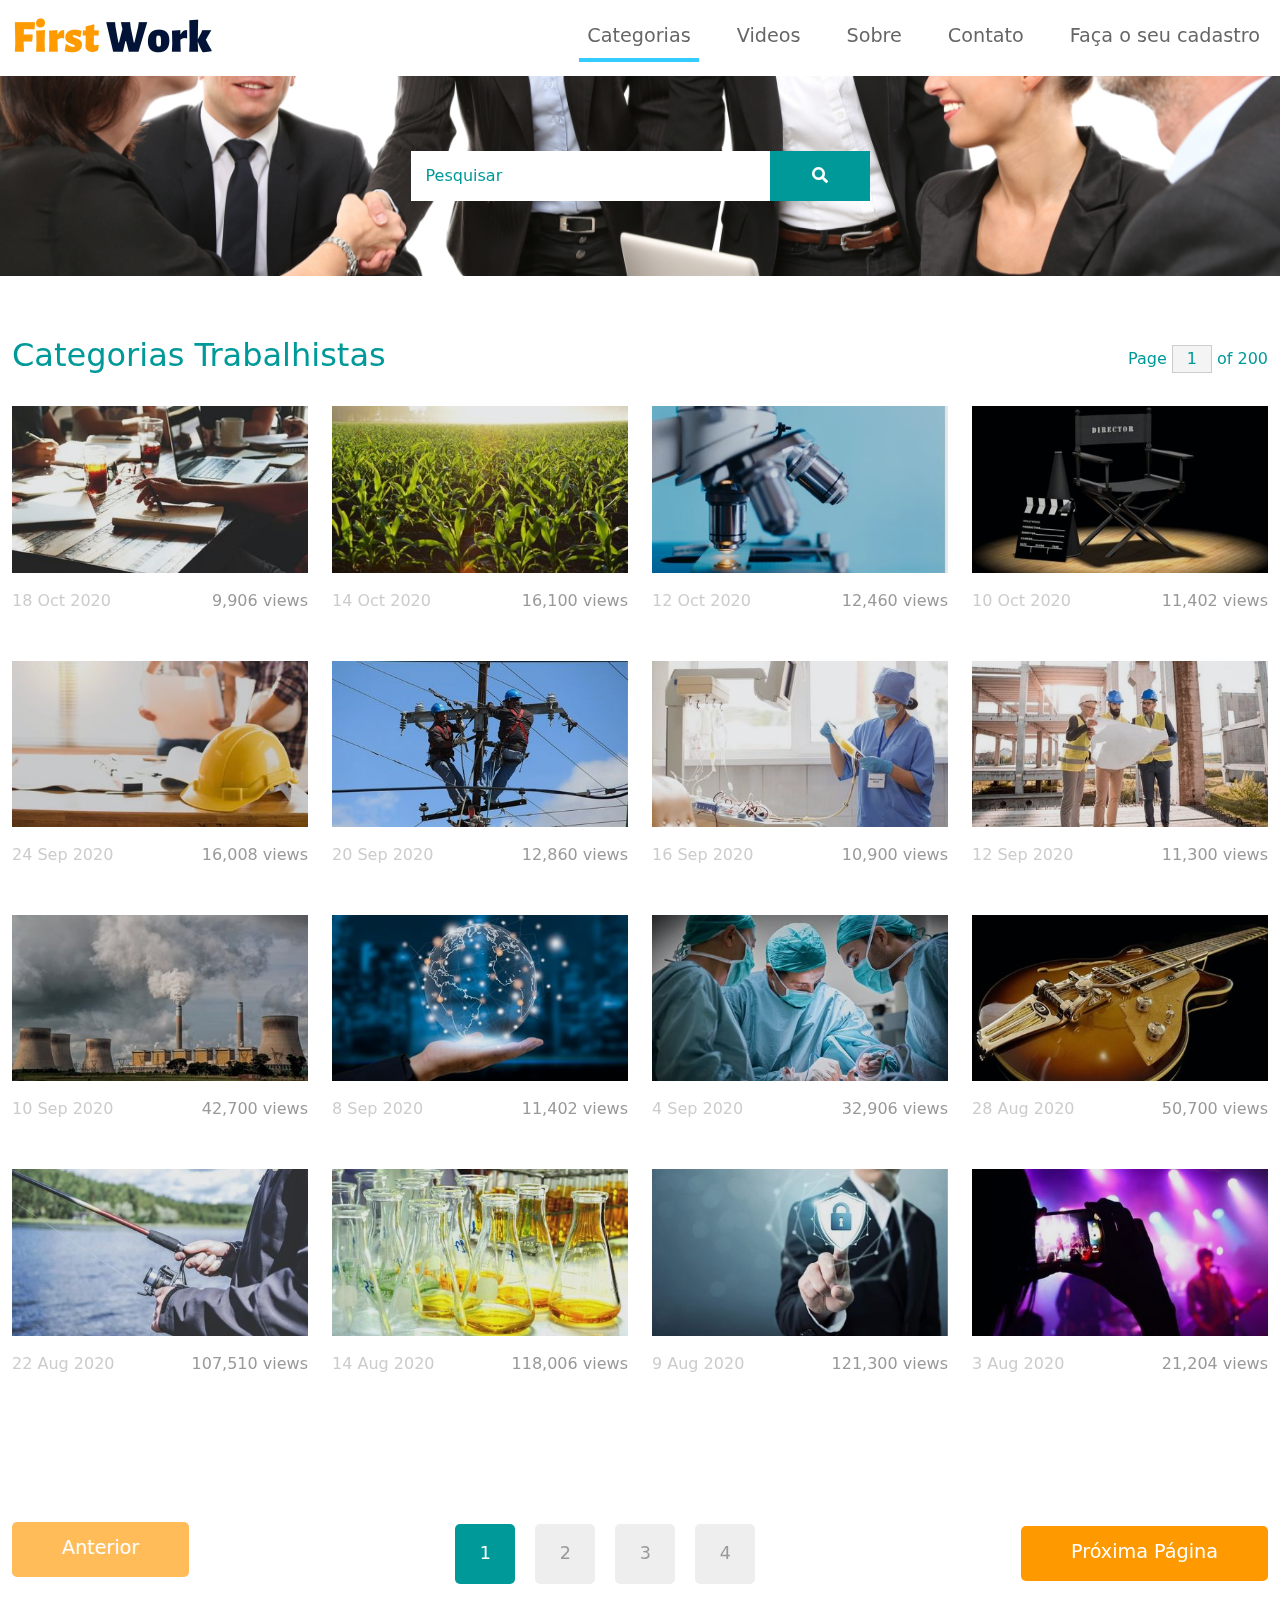
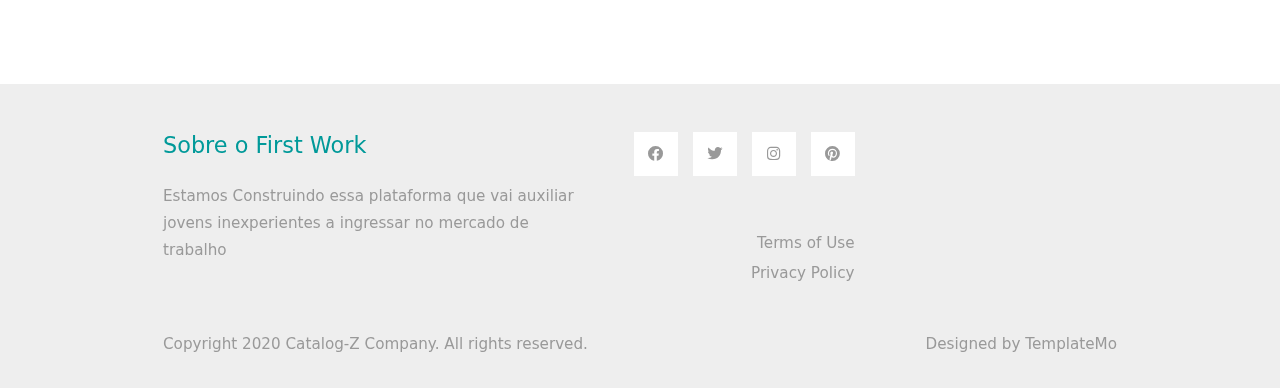
==== commit fba04d20: "Acrescentando a página de cadastro" ====
--- a/templatemo_556_catalog_z/index.html
+++ b/templatemo_556_catalog_z/index.html
@@ -3,7 +3,7 @@
 <head>
     <meta charset="UTF-8">
     <meta name="viewport" content="width=device-width, initial-scale=1.0">
-    <title>Catalog-Z Bootstrap 5.0 HTML Template</title>
+    <title>First Work</title>
     <link rel="stylesheet" href="css/bootstrap.min.css">
     <link rel="stylesheet" href="fontawesome/css/all.min.css">
     <link rel="stylesheet" href="css/templatemo-style.css">
@@ -41,10 +41,13 @@
                     <a class="nav-link nav-link-2" href="videos.html">Videos</a>
                 </li>
                 <li class="nav-item">
-                    <a class="nav-link nav-link-3" href="about.html">About</a>
-                </li>
-                <li class="nav-item">
-                    <a class="nav-link nav-link-4" href="contact.html">Contact</a>
+                    <a class="nav-link nav-link-3" href="about.html">Sobre</a>
+                </li>
+                <li class="nav-item">
+                    <a class="nav-link nav-link-4" href="contact.html">Contato</a>
+                </li>
+                <li class="nav-item">
+                    <a class="nav-link nav-link-4" href="cadastro.html">Faça o seu cadastro</a>
                 </li>
             </ul>
             </div>
@@ -296,14 +299,14 @@
         </div> <!-- row -->
         <div class="row tm-mb-90">
             <div class="col-12 d-flex justify-content-between align-items-center tm-paging-col">
-                <a href="javascript:void(0);" class="btn btn-primary tm-btn-prev mb-2 disabled">Previous</a>
+                <a href="javascript:void(0);" class="btn btn-primary tm-btn-prev mb-2 disabled">Anterior</a>
                 <div class="tm-paging d-flex">
                     <a href="javascript:void(0);" class="active tm-paging-link">1</a>
                     <a href="javascript:void(0);" class="tm-paging-link">2</a>
                     <a href="javascript:void(0);" class="tm-paging-link">3</a>
                     <a href="javascript:void(0);" class="tm-paging-link">4</a>
                 </div>
-                <a href="javascript:void(0);" class="btn btn-primary tm-btn-next">Next Page</a>
+                <a href="javascript:void(0);" class="btn btn-primary tm-btn-next">Próxima Página</a>
             </div>            
         </div>
     </div> <!-- container-fluid, tm-container-content -->
@@ -312,9 +315,10 @@
         <div class="container-fluid tm-container-small">
             <div class="row">
                 <div class="col-lg-6 col-md-12 col-12 px-5 mb-5">
-                    <h3 class="tm-text-primary mb-4 tm-footer-title">About Catalog-Z</h3>
-                    <p>Catalog-Z is free <a rel="sponsored" href="https://v5.getbootstrap.com/">Bootstrap 5</a> Alpha 2 HTML Template for video and photo websites. You can freely use this TemplateMo layout for a front-end integration with any kind of CMS website.</p>
-                </div>
+                    <h3 class="tm-text-primary mb-4 tm-footer-title">Sobre o First Work</h3>
+                    <p>Estamos Construindo essa plataforma que vai auxiliar jovens inexperientes a ingressar no mercado de trabalho</p>
+                </div>
+                <!-- 
                 <div class="col-lg-3 col-md-6 col-sm-6 col-12 px-5 mb-5">
                     <h3 class="tm-text-primary mb-4 tm-footer-title">Our Links</h3>
                     <ul class="tm-footer-links pl-0">
@@ -323,7 +327,7 @@
                         <li><a href="#">Our Company</a></li>
                         <li><a href="#">Contact</a></li>
                     </ul>
-                </div>
+                </div> -->
                 <div class="col-lg-3 col-md-6 col-sm-6 col-12 px-5 mb-5">
                     <ul class="tm-social-links d-flex justify-content-end pl-0 mb-5">
                         <li class="mb-2"><a href="https://facebook.com"><i class="fab fa-facebook"></i></a></li>
